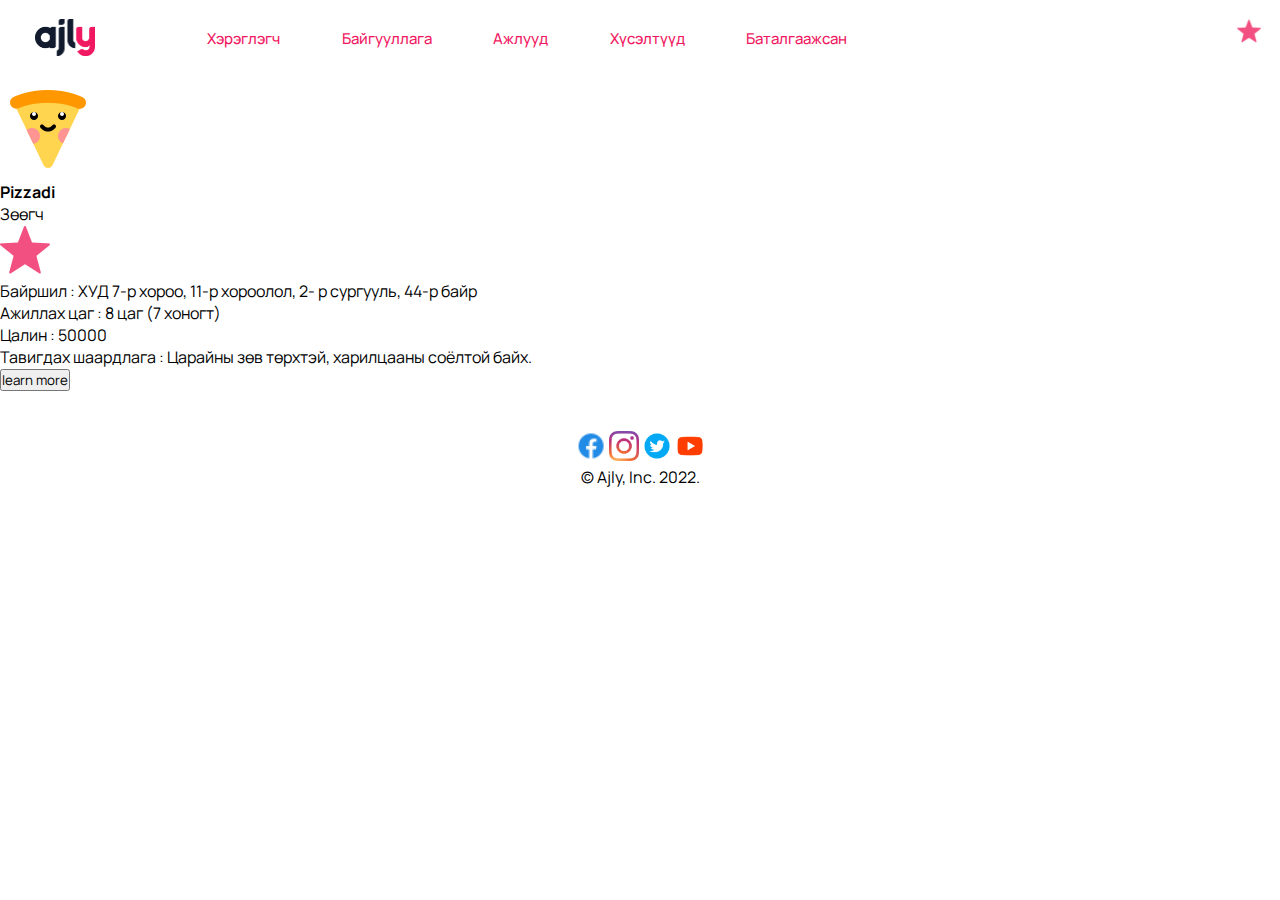
==== ajil.html @ 5e2243da "error" ====
<!DOCTYPE html>
<html lang="en">
<head>
    <meta charset="UTF-8">
    <meta http-equiv="X-UA-Compatible" content="IE=edge">
    <meta name="description" content="ajly, ajil, ajillah, ajliin zar">
    <title>Ajly Platform</title>
    <!-- mobile metas -->
    <meta name="viewport" content="width=device-width, initial-scale=1">
    <meta name="viewport" content="initial-scale=1, maximum-scale=1" user-scalable="no">
    <!-- site metas -->
        <meta name="keywords" content="">
        <meta name="description" content="Ajly">
        <meta name="author" content="">
    <!-- style css -->
        <link rel="stylesheet" type="text/css" href="css.css">
    <!-- Responsive-->
        <link rel="stylesheet" href="responsive.css">
    <!-- favicon -->
        <link rel="icon" href="photos/logo1.png" type="image/gif" />
        <script>
            function toggleMobileMenu(menu) {
                menu.classList.toggle('open');
            }
        </script>
        <link rel="preconnect" href="https://fonts.googleapis.com">
        <link rel="preconnect" href="https://fonts.gstatic.com" crossorigin>
        <link href="https://fonts.googleapis.com/css2?family=Manrope:wght@200&display=swap" rel="stylesheet">
        <link href="https://fonts.googleapis.com/css2?family=Manrope:wght@200&family=Rubik:wght@300&display=swap" rel="stylesheet">
</head>
<body>
    <div class="header">
        <header>
          <a href="index.html"
            ><img src="./photos/logo1.png" class="logo" alt="ajly logo"
          /></a>
          <nav>
            <div class="order">
              <ul>
                <li><a href="index.html">Хэрэглэгч</a></li>
                <li><a href="index.html">Байгууллага</a></li>
                <li><a href="ajil.html">Ажлууд</a></li>
                <li><a href="huselt.html">Хүсэлтүүд</a></li>
                <li><a href="batalgaajsan.html">Баталгаажсан</a></li>
              </ul>
            </div>
            <a href="hadgalsan.html"
              ><img src="./photos/star.png" class="save" alt="hadgalsan logo"
            /></a>
          </nav>
          <div id="hamburger" onclick="toggleMobileMenu(this)">
            <div class="bars">
                <div class="bar1"></div>
                <div class="bar2"></div>
                <div class="bar3"></div>
            </div>
            <ul id="mobile-menu">
                <li><a href="ajil.html">Ажлууд</a></li>
                <li><a href="huselt.html">Хүсэлтүүд</a></li>
                <li><a href="batalgaajsan.html">Баталгаажсан</a></li>
                <li><a href="hadgalsan.html">Хадгалсан</a>
            </ul>

        </div>
        </header>
    </div>
    <div>
        <div>
            <img src="./photos/pizza.png" alt="">
            <h4>Pizzadi</h4>
            <p>Зөөгч</p>
            <img src="./photos/star.png" alt="">
        </div>
        <p>Байршил : ХУД 7-р хороо, 11-р хороолол, 2-  р сургууль, 44-р байр</p>
        <p>Ажиллах цаг : 8 цаг (7 хоногт)</p>
        <p>Цалин : 50000</p>
        <p>Тавигдах шаардлага : Царайны зөв төрхтэй, харилцааны соёлтой байх.</p>
        <button>learn more</button>
    </div>
    <footer>
      <div>
          <img src="./photos/facebook.png"  style="width: 30px; height: auto;"  alt="a">
          <img src="./photos/instagram.png" style="width: 30px; height: auto;"   alt="s">
          <img src="./photos/twitter.png"  style="width: 30px; height: auto;"  alt="">
          <img src="./photos/youtube.png" style="width: 30px; height: auto;"   alt="">
      </div>
      <p>© Ajly, Inc. 2022.</p>
  </footer>
</body>
</html>
---- css.css ----
:root{
    --ygaan-color: #F01861;
    --har-color: #000000;
    --tsenher-color: #18A0FB;
    --radius: 30px;
    --font-family-sans-serif: -apple-system,BlinkMacSystemFont,"Segoe UI",Roboto,"Helvetica Neue",Arial,sans-serif,"Apple Color Emoji","Segoe UI Emoji","Segoe UI Symbol";
    --font-family-monospace: SFMono-Regular,Menlo,Monaco,Consolas,"Liberation Mono","Courier New",monospace;
}
*{
    font-family: 'Manrope', sans-serif;
    margin: 0;
    padding: 0;
    box-sizing: border-box;
    list-style: none;
    text-decoration: none;
    box-sizing: border-box;
}
/* header хэсэг */
.header {
  display: flex;
  align-items: center;
  width: 100%;
  height: 5rem;
  background: white;
  position: sticky;
  z-index: 99;
  top: 0;
  /* box-shadow: 0.2px 0.2px 5px rgba(1, 1, 1, 0.5); */
}
.header header {
  display: flex;
  flex-direction: row;
  width: 97%;
  margin: 0 auto;
}
.logo {
  margin-left: 1rem;
  height: 36.4px;
  width: 60px;
}
.header header nav {
  width: 100%; 
  display: flex;
  justify-content: space-between;
}
.header header nav .order {
  width: 100%;
}
.header header nav ul {
  width: 40rem;
  display: flex;
  margin-top: 0.5rem;
  margin-left: 5rem;
  flex-direction: row;
  justify-content: space-between;
}
.header header nav ul li a{
  font-family: 'Manrope';
  font-style: normal;
  font-weight: 500;
  font-size: 15px;
  color: var(--ygaan-color);
}
.header header .save {
  height: 1.5rem;
  width: 100%;
}
.header header nav {
  margin-left: 2rem;
}

.fst{
  height: auto;
  width: 100%;
  display: flex;
  flex-wrap: wrap;
}
.item{
  width: 100%;
  height: 200px;
  display: flex;
  flex-wrap: wrap;
  justify-content: center;
  flex-direction: row;
}
.fst .item .i_h1{
  padding-top: 8%;
  text-align: right;
  width: 50%;
  font-family: 'Rubik', sans-serif;
  /* height: 200px; */
}
.fst .item .i_h1 h1{
  font-family: 'Rubik', sans-serif;
  font-size: 3.7rem;
  /* height: 200px; */
}
.fst .item .i_h1 .osgo{
  font-family: 'Rubik', sans-serif;
  font-size: 4.2rem;
  color: var(--ygaan-color);
}
.i_img{
  margin-top: 7%;
  width: 50%;
}

.det{
  padding-top: 1%;
  display: flex;
  flex-direction: column;
  width: 30%;
  margin-left: 10%;
}
.det p{
  /* text-indent: 50px; */
  margin-top: 10%;
  font-size: 2rem;
}
.gadget{
  padding-top: 30%;
  display: flex;
  text-align: center;
  justify-content: center;
  flex-direction: row;
  gap: 1rem;
}
.det .gadget a img{
  width: 12rem;
}
.det a img{
  width: 40%;
  margin: 2%;
}
/* test end */
.secondsec{
  width: 100%;
  /* height: auto; */
  margin-top: 10%;

  background: white;
  z-index: 999;
}

.secondsec h2{
  margin-top: 5%;
  width: 100%;
  text-align: center;
}
.secondsec>div{
  display: flex;
  width: 100%;
  margin-top: 5%;
  display: flex;
  flex-direction: row;
  justify-content: center;
}
.secondsec>div article{
  /* margin: 0 3rem; */
}
.secondsec>div article h3{
  text-align: center;
  height: 4rem;

}
.secondsec>div article p{
  text-align: left;
}

#background{
  width: 100%;
  height: auto;
  margin-right: 0;
}

.secondsec .grid1{
  width: 95%;
  margin: 3rem auto;
  display: grid;
  grid-template-columns: auto auto auto auto;
  grid-gap: 2.5rem;
}

.secondsec .grid1 article h3 {
  text-align: center;
}
.secondsec .grid1 article {
  /* margin: 0 3rem; */
}

.thirdsec{
  display: flex;
  width: 95%;
  margin: auto;
  background: white;
  z-index: 999;
  flex-direction: column;
}

.thirdsec h2{
  margin-top: 5%;
  width: 100%;
  text-align: center;
}
.thirdsec>div{
  width: 100%;
  margin-top: 5%;
  display: flex;
}

.thirdsec>div div h3{
  text-align: center;
  height: 4rem;
  margin: auto;
}
.thirdsec div div img{
  margin-bottom: 1rem;
}

.thirdsec .grid2{
  display: grid;
  grid-template-columns: auto auto auto auto auto auto;
  grid-gap: 2.5rem;
  margin: 3rem auto;
}
.thirdsec .grid2>div{
  text-align: center;
}
.thirdsec .grid2>div img{
  width: 50px;
}
.thirdsec .grid2>div>div h3{
  text-align: center;
}

.thirdsec .grid2 div div p{
  text-align: left;
}
.thirdsec .grid2 article{
  margin: 0 3rem;
}
#hamburger{
  display: none;
}
#mobile-menu{
  display: none;
}
.open #mobile-menu{
  display: block;
  position: absolute;
  background: white;
  border-bottom: var(--ygaan-color) 1px solid;
  border-left: var(--ygaan-color) 1px solid;
  border-right: var(--ygaan-color) 1px solid;
  border-radius: var(--radius);
  top: 4rem;
  right: 0;
  width: 11rem;
  height: auto;
  box-shadow: 0.2px 0.2px 0.2px rgba(0, 0, 0, 0.5);
}
.open #mobile-menu>li a{
  color: var(--ygaan-color);
  margin: 2rem 0;
}
.open #mobile-menu>li{
  margin: 1rem 0.5rem;
}
/* hamburger 3 зураас */
#hamburger .bars div{
  width: 2rem;
  background: var(--ygaan-color);
  height: 0.1rem;
  margin: 0.5rem;
  position: relative;
  right: 0;
  transition: 0.4s;
}
/* hamburger 3 зураас дээр дарахад x тэмдэг болно */
.open .bar1 {
  transform: rotate(-45deg) translate(-6px, 6px);
}

.open .bar2 {
opacity: 0;
}

.open .bar3 {
transform: rotate(45deg) translate(-6px, -8px);
}

footer{
  margin-top: 0.5rem;
  text-align: center;
  background-color: white;
  padding: 2rem;
}
---- responsive.css ----
@media (max-width: 1000px) {
    .item{
      height: auto;
      width: 100%;
      flex: 100%;
    }
    .fst{
      height: auto;
      width: 100%;
      flex: 100%;
    }
    .det p{
      flex: 100%;
      width: 100%;
    }
    .i_h1{
      margin-bottom: 10%;
      width: 100%;
  
    }
    .i_img{
      text-align: center;
      margin-top: 0;
      width: 100%;
  
    }
    .i_h1 h1{
      text-align: center;
      width: 100%;
      flex: 100%;
    }
    .fst .det{
      width: 100%;
      margin-left: 0;
      margin: 0%;
      padding: 0%;
      }
    .fst .det p{
      text-align: center;
      padding: 10%;
    }
    .det .gadget{
      width: 100%;
      text-align: center;
      padding-top: 5%;
    }
    .det .gadget a img{
      flex: 50%;
      margin: 2%;
      flex-direction: row;
    }
  }

  @media (max-width: 1000px) {
    .thirdsec .grid2{
      grid-template-columns: auto auto auto;
    }
    .header header nav{
      display: none;
    }
    #hamburger{
      display: inline-block;
    } 
    .header header {
      justify-content: space-between;
    }
    /* .item1{grid-area: 1 / span 2 / 3 / 3;}
    .item2{grid-area: 1 / span 2 / 3 / 5;} */
    /* .item3{grid-area: 1 / span 2 / 2 / 4;}
    .item4{grid-area: 1 / span 2 / 2 / 4;} */
  }
  @media (max-width: 700px) {
    .secondsec .grid1{
      grid-template-columns: auto auto;
    }
    .thirdsec .grid2{
      grid-template-columns: auto auto;
    }
  }
  @media (max-width: 570px) {
    .det p{
      font-size: 1rem;
    }
    .fst .item .i_h1 h1{
      font-size: 2.7rem;
      /* height: 200px; */
    }
    .fst .item .i_h1 .osgo{
      font-size: 3.2rem;
    }
  }
  @media (max-width: 450px) {
    .fst .item .i_h1 h1{
      font-size: 1.7rem;
      /* height: 200px; */
    }
    .fst .item .i_h1 .osgo{
      font-size: 2.2rem;
    }
    .secondsec .grid1{
      grid-template-columns: auto;
    }
    .thirdsec .grid2{
      grid-template-columns: auto;
    }
    .det .gadget a img{
      width: 8rem;
    }
  }
  @media (max-width: 450px) {
    .det .gadget a img{
      width: 6rem;
    }
  }
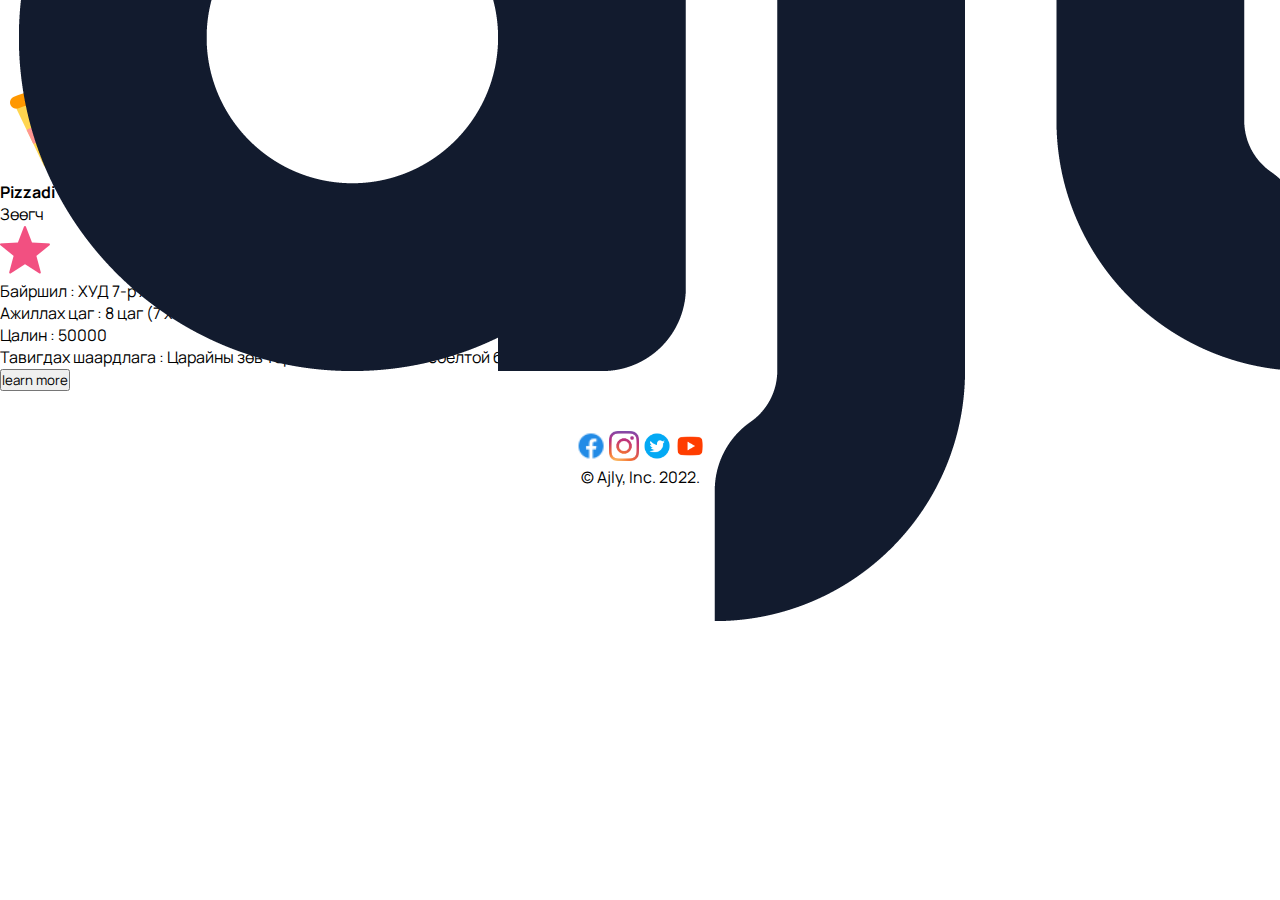
==== commit 51887bbd: "errorr" ====
--- a/ajil.html
+++ b/ajil.html
@@ -6,18 +6,17 @@
     <meta name="description" content="ajly, ajil, ajillah, ajliin zar">
     <title>Ajly Platform</title>
     <!-- mobile metas -->
-    <meta name="viewport" content="width=device-width, initial-scale=1">
-    <meta name="viewport" content="initial-scale=1, maximum-scale=1" user-scalable="no">
+        <meta name="viewport" content="width=device-width, initial-scale=1">
+        <meta name="viewport" content="maximum-scale=2">
     <!-- site metas -->
         <meta name="keywords" content="">
-        <meta name="description" content="Ajly">
         <meta name="author" content="">
     <!-- style css -->
         <link rel="stylesheet" type="text/css" href="css.css">
     <!-- Responsive-->
         <link rel="stylesheet" href="responsive.css">
     <!-- favicon -->
-        <link rel="icon" href="photos/logo1.png" type="image/gif" />
+        <link rel="icon" href="photos/logo1.png" type="image/gif">
         <script>
             function toggleMobileMenu(menu) {
                 menu.classList.toggle('open');
@@ -32,21 +31,19 @@
     <div class="header">
         <header>
           <a href="index.html"
-            ><img src="./photos/logo1.png" class="logo" alt="ajly logo"
-          /></a>
+            ><img src="./photos/logo1.png"/></a>
           <nav>
             <div class="order">
               <ul>
-                <li><a href="index.html">Хэрэглэгч</a></li>
-                <li><a href="index.html">Байгууллага</a></li>
+                <li><a href="#1">Хэрэглэгч</a></li>
+                <li><a href="#2">Байгууллага</a></li>
                 <li><a href="ajil.html">Ажлууд</a></li>
                 <li><a href="huselt.html">Хүсэлтүүд</a></li>
                 <li><a href="batalgaajsan.html">Баталгаажсан</a></li>
               </ul>
             </div>
             <a href="hadgalsan.html"
-              ><img src="./photos/star.png" class="save" alt="hadgalsan logo"
-            /></a>
+              ><img src="./photos/star.png"/></a>
           </nav>
           <div id="hamburger" onclick="toggleMobileMenu(this)">
             <div class="bars">
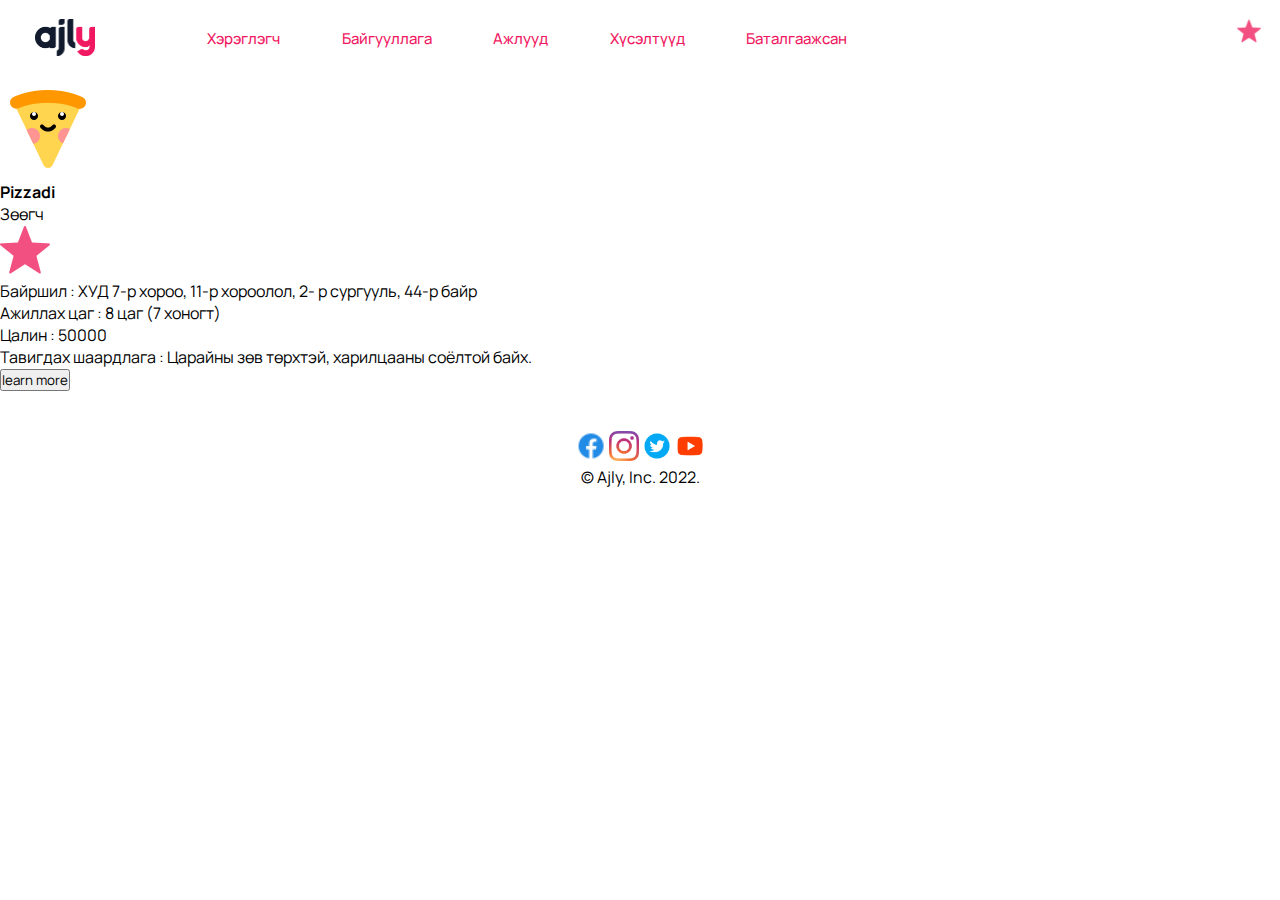
==== commit d2e4e445: "no error" ====
--- a/ajil.html
+++ b/ajil.html
@@ -30,20 +30,19 @@
 <body>
     <div class="header">
         <header>
-          <a href="index.html"
-            ><img src="./photos/logo1.png"/></a>
+          <a href="index.html"><img src="./photos/logo1.png" alt="logo zurag" class="logo"></a>
           <nav>
             <div class="order">
               <ul>
-                <li><a href="#1">Хэрэглэгч</a></li>
-                <li><a href="#2">Байгууллага</a></li>
+                <li><a href="index.html">Хэрэглэгч</a></li>
+                <li><a href="index.html">Байгууллага</a></li>
                 <li><a href="ajil.html">Ажлууд</a></li>
                 <li><a href="huselt.html">Хүсэлтүүд</a></li>
                 <li><a href="batalgaajsan.html">Баталгаажсан</a></li>
               </ul>
             </div>
             <a href="hadgalsan.html"
-              ><img src="./photos/star.png"/></a>
+              ><img src="./photos/star.png" alt="star zurag" class="save"></a>
           </nav>
           <div id="hamburger" onclick="toggleMobileMenu(this)">
             <div class="bars">
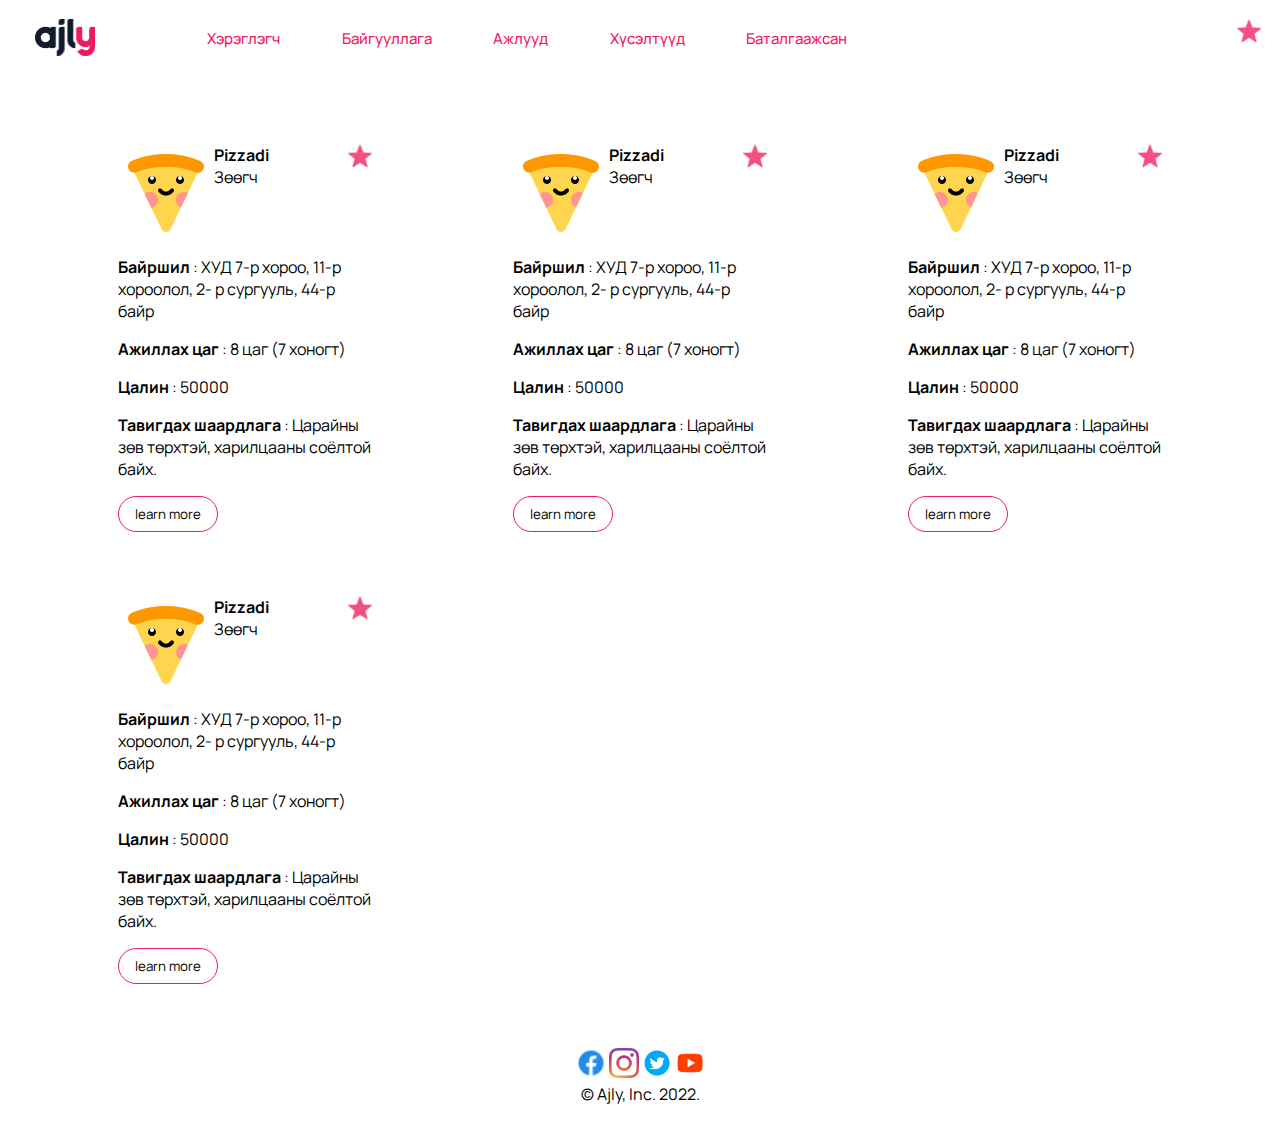
==== commit f140a5ff: "ajil style" ====
--- a/ajil.html
+++ b/ajil.html
@@ -60,18 +60,77 @@
         </div>
         </header>
     </div>
-    <div>
-        <div>
+    <div class="works">
+      <div>
+        <div class="work-head">
+          <div class="company">
             <img src="./photos/pizza.png" alt="">
-            <h4>Pizzadi</h4>
-            <p>Зөөгч</p>
-            <img src="./photos/star.png" alt="">
+            <div>
+              <h4>Pizzadi</h4>
+              <p>Зөөгч</p>
+            </div>
+          </div>
+          <img src="./photos/star.png" class="star-save" alt="">
         </div>
-        <p>Байршил : ХУД 7-р хороо, 11-р хороолол, 2-  р сургууль, 44-р байр</p>
-        <p>Ажиллах цаг : 8 цаг (7 хоногт)</p>
-        <p>Цалин : 50000</p>
-        <p>Тавигдах шаардлага : Царайны зөв төрхтэй, харилцааны соёлтой байх.</p>
-        <button>learn more</button>
+        <p><span class="text-bold">Байршил</span> : ХУД 7-р хороо, 11-р хороолол, 2-  р сургууль, 44-р байр</p>
+        <p><span class="text-bold">Ажиллах цаг</span> : 8 цаг (7 хоногт)</p>
+        <p><span class="text-bold">Цалин</span> : 50000</p>
+        <p><span class="text-bold">Тавигдах шаардлага</span> : Царайны зөв төрхтэй, харилцааны соёлтой байх.</p>
+        <button class="btn">learn more</button>
+      </div>
+      <div>
+        <div class="work-head">
+          <div class="company">
+            <img src="./photos/pizza.png" alt="">
+            <div>
+              <h4>Pizzadi</h4>
+              <p>Зөөгч</p>
+            </div>
+          </div>
+          <img src="./photos/star.png" class="star-save" alt="">
+        </div>
+        <p><span class="text-bold">Байршил</span> : ХУД 7-р хороо, 11-р хороолол, 2-  р сургууль, 44-р байр</p>
+        <p><span class="text-bold">Ажиллах цаг</span> : 8 цаг (7 хоногт)</p>
+        <p><span class="text-bold">Цалин</span> : 50000</p>
+        <p><span class="text-bold">Тавигдах шаардлага</span> : Царайны зөв төрхтэй, харилцааны соёлтой байх.</p>
+        <button class="btn">learn more</button>
+      </div>
+      <div>
+        <div class="work-head">
+          <div class="company">
+            <img src="./photos/pizza.png" alt="">
+            <div>
+              <h4>Pizzadi</h4>
+              <p>Зөөгч</p>
+            </div>
+          </div>
+          <img src="./photos/star.png" class="star-save" alt="">
+        </div>
+        <p><span class="text-bold">Байршил</span> : ХУД 7-р хороо, 11-р хороолол, 2-  р сургууль, 44-р байр</p>
+        <p><span class="text-bold">Ажиллах цаг</span> : 8 цаг (7 хоногт)</p>
+        <p><span class="text-bold">Цалин</span> : 50000</p>
+        <p><span class="text-bold">Тавигдах шаардлага</span> : Царайны зөв төрхтэй, харилцааны соёлтой байх.</p>
+        <button class="btn">learn more</button>
+      </div>
+      <div>
+        <div class="work-head">
+          <div class="company">
+            <img src="./photos/pizza.png" alt="">
+            <div>
+              <h4>Pizzadi</h4>
+              <p>Зөөгч</p>
+            </div>
+          </div>
+          <img src="./photos/star.png" class="star-save" alt="">
+        </div>
+        <p><span class="text-bold">Байршил</span> : ХУД 7-р хороо, 11-р хороолол, 2-  р сургууль, 44-р байр</p>
+        <p><span class="text-bold">Ажиллах цаг</span> : 8 цаг (7 хоногт)</p>
+        <p><span class="text-bold">Цалин</span> : 50000</p>
+        <p><span class="text-bold">Тавигдах шаардлага</span> : Царайны зөв төрхтэй, харилцааны соёлтой байх.</p>
+        <button class="btn">learn more</button>
+      </div>
+
+
     </div>
     <footer>
       <div>
--- a/css.css
+++ b/css.css
@@ -1,3 +1,4 @@
+/*todorhoilj ogsn*/
 :root{
     --ygaan-color: #F01861;
     --har-color: #000000;
@@ -6,6 +7,7 @@
     --font-family-sans-serif: -apple-system,BlinkMacSystemFont,"Segoe UI",Roboto,"Helvetica Neue",Arial,sans-serif,"Apple Color Emoji","Segoe UI Emoji","Segoe UI Symbol";
     --font-family-monospace: SFMono-Regular,Menlo,Monaco,Consolas,"Liberation Mono","Courier New",monospace;
 }
+/*undsen heseg*/
 *{
     font-family: 'Manrope', sans-serif;
     margin: 0;
@@ -27,25 +29,30 @@
   top: 0;
   /* box-shadow: 0.2px 0.2px 5px rgba(1, 1, 1, 0.5); */
 }
+/*nav bar*/
 .header header {
   display: flex;
   flex-direction: row;
   width: 97%;
   margin: 0 auto;
 }
+/*nuur logo*/
 .logo {
   margin-left: 1rem;
   height: 36.4px;
   width: 60px;
 }
+/*nav bar*/
 .header header nav {
   width: 100%; 
   display: flex;
   justify-content: space-between;
 }
+/*tses*/
 .header header nav .order {
   width: 100%;
 }
+
 .header header nav ul {
   width: 40rem;
   display: flex;
@@ -54,6 +61,7 @@
   flex-direction: row;
   justify-content: space-between;
 }
+/*tsesnii ug design*/
 .header header nav ul li a{
   font-family: 'Manrope';
   font-style: normal;
@@ -61,6 +69,7 @@
   font-size: 15px;
   color: var(--ygaan-color);
 }
+/*hadgalsan darah odnii heseg*/
 .header header .save {
   height: 1.5rem;
   width: 100%;
@@ -68,7 +77,7 @@
 .header header nav {
   margin-left: 2rem;
 }
-
+/*ehnii heseg*/
 .fst{
   height: auto;
   width: 100%;
@@ -83,6 +92,7 @@
   justify-content: center;
   flex-direction: row;
 }
+/*unelemjee osgo design*/
 .fst .item .i_h1{
   padding-top: 8%;
   text-align: right;
@@ -99,12 +109,21 @@
   font-family: 'Rubik', sans-serif;
   font-size: 4.2rem;
   color: var(--ygaan-color);
-}
+  animation-name: osgo;
+  animation-duration: 2s;
+}
+/*unelemjee osgo animation*/
+@keyframes osgo{
+  0%   {font-size: 4.2rem;}
+  50%  {font-size: 5rem;}
+  100% {font-size: 4.2rem;}
+}
+/*background zurag*/
 .i_img{
   margin-top: 7%;
   width: 50%;
 }
-
+/*def ug 2 button*/
 .det{
   padding-top: 1%;
   display: flex;
@@ -132,21 +151,20 @@
   width: 40%;
   margin: 2%;
 }
-/* test end */
+/* hereglegch section*/
 .secondsec{
   width: 100%;
-  /* height: auto; */
   margin-top: 10%;
-
   background: white;
   z-index: 999;
 }
-
+/*hereglegch garchig*/
 .secondsec h2{
   margin-top: 5%;
   width: 100%;
   text-align: center;
 }
+/*yronhiii garcig p style*/
 .secondsec>div{
   display: flex;
   width: 100%;
@@ -155,9 +173,7 @@
   flex-direction: row;
   justify-content: center;
 }
-.secondsec>div article{
-  /* margin: 0 3rem; */
-}
+
 .secondsec>div article h3{
   text-align: center;
   height: 4rem;
@@ -166,13 +182,13 @@
 .secondsec>div article p{
   text-align: left;
 }
-
+/*background zurgin design id*/
 #background{
   width: 100%;
   height: auto;
   margin-right: 0;
 }
-
+/*hereglegch grid hiisn heseg*/
 .secondsec .grid1{
   width: 95%;
   margin: 3rem auto;
@@ -180,14 +196,12 @@
   grid-template-columns: auto auto auto auto;
   grid-gap: 2.5rem;
 }
-
+/**/
 .secondsec .grid1 article h3 {
   text-align: center;
 }
-.secondsec .grid1 article {
-  /* margin: 0 3rem; */
-}
-
+
+/*baiguullaga section*/
 .thirdsec{
   display: flex;
   width: 95%;
@@ -196,12 +210,13 @@
   z-index: 999;
   flex-direction: column;
 }
-
+/*gol garcig*/
 .thirdsec h2{
   margin-top: 5%;
   width: 100%;
   text-align: center;
 }
+/*div design*/
 .thirdsec>div{
   width: 100%;
   margin-top: 5%;
@@ -213,16 +228,18 @@
   height: 4rem;
   margin: auto;
 }
+
 .thirdsec div div img{
   margin-bottom: 1rem;
 }
-
+/*baiguullaga gridee hiisn hedeg*/
 .thirdsec .grid2{
   display: grid;
   grid-template-columns: auto auto auto auto auto auto;
   grid-gap: 2.5rem;
   margin: 3rem auto;
 }
+/*lolgo garcig design*/
 .thirdsec .grid2>div{
   text-align: center;
 }
@@ -239,6 +256,7 @@
 .thirdsec .grid2 article{
   margin: 0 3rem;
 }
+/*menu shiljit heseg*/
 #hamburger{
   display: none;
 }
@@ -266,7 +284,7 @@
 .open #mobile-menu>li{
   margin: 1rem 0.5rem;
 }
-/* hamburger 3 зураас */
+/*meun 3 zuraas*/
 #hamburger .bars div{
   width: 2rem;
   background: var(--ygaan-color);
@@ -274,24 +292,66 @@
   margin: 0.5rem;
   position: relative;
   right: 0;
-  transition: 0.4s;
-}
-/* hamburger 3 зураас дээр дарахад x тэмдэг болно */
+  transition: 1s;
+}
+/*menu x boloh heseg*/
 .open .bar1 {
   transform: rotate(-45deg) translate(-6px, 6px);
 }
-
 .open .bar2 {
 opacity: 0;
 }
-
 .open .bar3 {
 transform: rotate(45deg) translate(-6px, -8px);
 }
 
+/* footer */
 footer{
   margin-top: 0.5rem;
   text-align: center;
   background-color: white;
   padding: 2rem;
-}+}
+.works {
+  display: grid;
+  width: 90%;
+  margin: 2rem auto;
+  grid-template-columns: auto auto auto;
+  grid-gap: 2rem;
+}
+.works>div{
+  width: 70%;
+  margin: 2rem auto 0 auto;
+}
+.works>div>div{
+  display: flex;
+  justify-content: space-between;
+}
+.work-head .company{
+  display: flex;
+
+}
+.work-head .star-save{
+  width: 1.5rem;
+  height: 1.5rem;
+}
+.works>div .text-bold{
+  font-weight: bold;
+}
+.btn{
+  background: white;
+  border: 1px var(--ygaan-color) solid;
+  border-radius: var(--radius);
+  padding: 0.5rem 1rem;
+
+}
+.btn:hover{
+  background: var(--ygaan-color);
+  color: white;
+}
+.works>div>p{
+  margin: 1rem 0;
+}
+
+
+
--- a/responsive.css
+++ b/responsive.css
@@ -1,3 +1,4 @@
+/*ehnii hesgiin zurag garchig ug unalt*/
 @media (max-width: 1000px) {
     .item{
       height: auto;
@@ -49,8 +50,13 @@
       margin: 2%;
       flex-direction: row;
     }
+    .works {
+
+      grid-template-columns: auto auto ;
+
+    }
   }
-
+/*menu shiljiltin heseg*/
   @media (max-width: 1000px) {
     .thirdsec .grid2{
       grid-template-columns: auto auto auto;
@@ -69,6 +75,7 @@
     /* .item3{grid-area: 1 / span 2 / 2 / 4;}
     .item4{grid-area: 1 / span 2 / 2 / 4;} */
   }
+/*hereglegc baiguullaga iin 2bagana shiljilt*/  
   @media (max-width: 700px) {
     .secondsec .grid1{
       grid-template-columns: auto auto;
@@ -76,7 +83,12 @@
     .thirdsec .grid2{
       grid-template-columns: auto auto;
     }
+    .works {
+      grid-template-columns: auto  ;
+
+    }
   }
+/*unelemje osgo def 2 iin jijigrelt*/
   @media (max-width: 570px) {
     .det p{
       font-size: 1rem;
@@ -89,6 +101,9 @@
       font-size: 3.2rem;
     }
   }
+/*hereglegc baiguullaga iin 1bagana shiljilt
+  unelemje osgo def 2 iin jijigrelt
+*/
   @media (max-width: 450px) {
     .fst .item .i_h1 h1{
       font-size: 1.7rem;
@@ -107,6 +122,7 @@
       width: 8rem;
     }
   }
+/*unelemje osgo def 2 iin jijigrelt*/
   @media (max-width: 450px) {
     .det .gadget a img{
       width: 6rem;
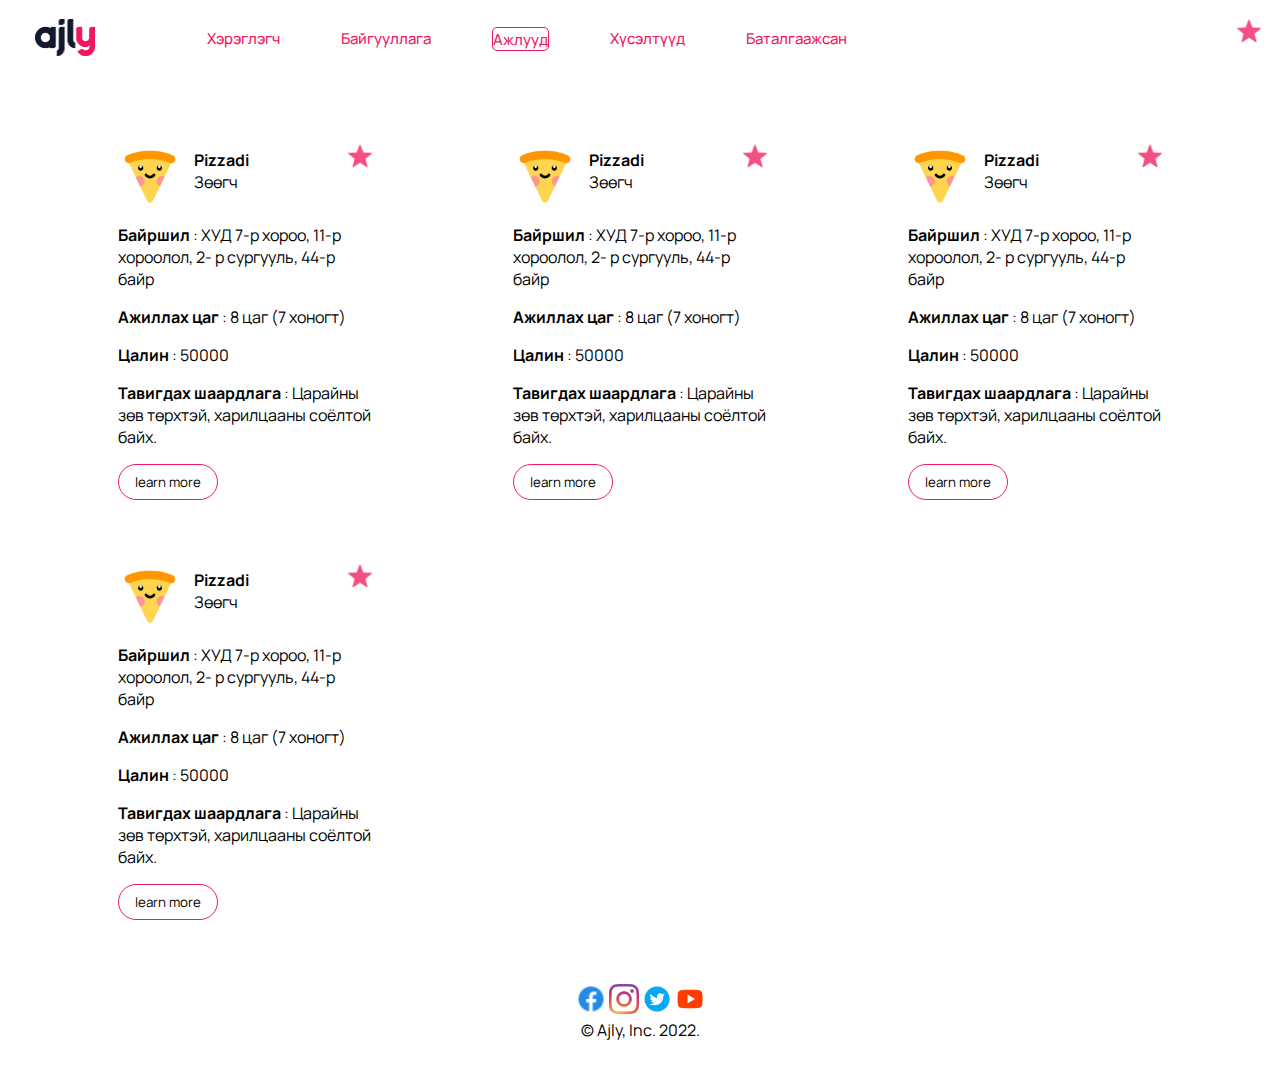
==== commit 380ded17: "menu huree" ====
--- a/ajil.html
+++ b/ajil.html
@@ -36,7 +36,7 @@
               <ul>
                 <li><a href="index.html">Хэрэглэгч</a></li>
                 <li><a href="index.html">Байгууллага</a></li>
-                <li><a href="ajil.html">Ажлууд</a></li>
+                <li class="huree"><a href="ajil.html">Ажлууд</a></li>
                 <li><a href="huselt.html">Хүсэлтүүд</a></li>
                 <li><a href="batalgaajsan.html">Баталгаажсан</a></li>
               </ul>
--- a/css.css
+++ b/css.css
@@ -4,6 +4,7 @@
     --har-color: #000000;
     --tsenher-color: #18A0FB;
     --radius: 30px;
+    --minradius: 5px;
     --font-family-sans-serif: -apple-system,BlinkMacSystemFont,"Segoe UI",Roboto,"Helvetica Neue",Arial,sans-serif,"Apple Color Emoji","Segoe UI Emoji","Segoe UI Symbol";
     --font-family-monospace: SFMono-Regular,Menlo,Monaco,Consolas,"Liberation Mono","Courier New",monospace;
 }
@@ -312,6 +313,7 @@
   background-color: white;
   padding: 2rem;
 }
+/*jishee ajliin zar uuseh css*/
 .works {
   display: grid;
   width: 90%;
@@ -335,6 +337,13 @@
   width: 1.5rem;
   height: 1.5rem;
 }
+.work-head .company img{
+  width: 4rem;
+  height: 4rem;
+}
+.work-head .company div{
+  padding: 4% 10%;
+}
 .works>div .text-bold{
   font-weight: bold;
 }
@@ -343,7 +352,6 @@
   border: 1px var(--ygaan-color) solid;
   border-radius: var(--radius);
   padding: 0.5rem 1rem;
-
 }
 .btn:hover{
   background: var(--ygaan-color);
@@ -352,6 +360,13 @@
 .works>div>p{
   margin: 1rem 0;
 }
-
-
-
+/*tsesnii hover*/
+
+.huree{
+  border: 1px var(--ygaan-color) solid;
+  border-radius: var(--minradius);
+}
+.savehuree{
+  height: 2rem;
+  width: 100%;
+}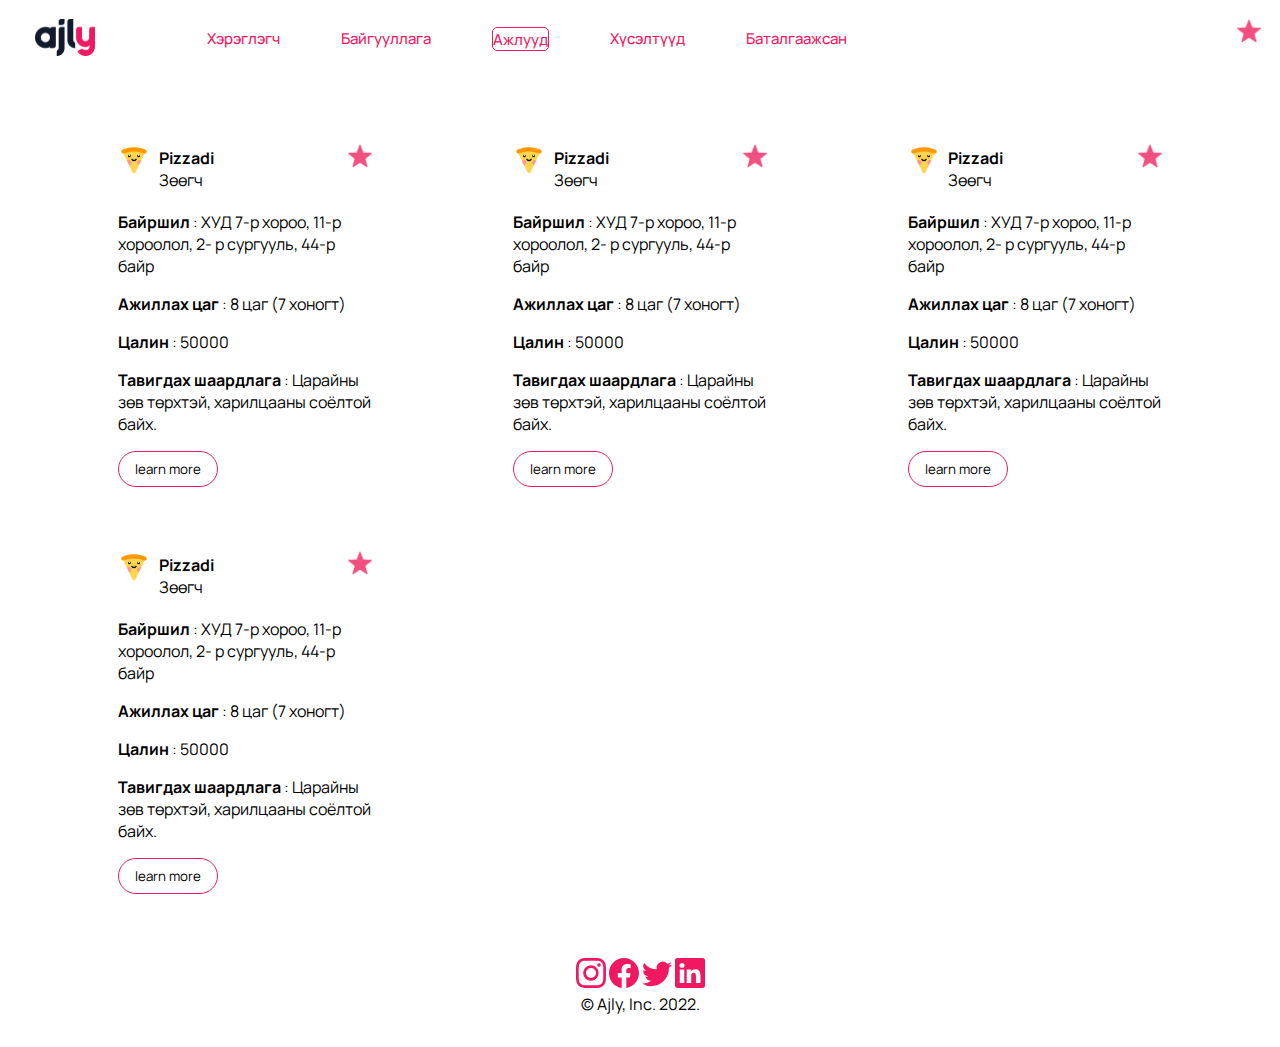
==== commit 15a3b266: "js2" ====
--- a/ajil.html
+++ b/ajil.html
@@ -36,7 +36,7 @@
               <ul>
                 <li><a href="index.html">Хэрэглэгч</a></li>
                 <li><a href="index.html">Байгууллага</a></li>
-                <li class="huree"><a href="ajil.html">Ажлууд</a></li>
+                <li class="huree"><a href="ajil.html"> Ажлууд </a></li>
                 <li><a href="huselt.html">Хүсэлтүүд</a></li>
                 <li><a href="batalgaajsan.html">Баталгаажсан</a></li>
               </ul>
@@ -132,12 +132,56 @@
 
 
     </div>
-    <footer>
+    <footer class="footer">
       <div>
-          <img src="./photos/facebook.png"  style="width: 30px; height: auto;"  alt="a">
-          <img src="./photos/instagram.png" style="width: 30px; height: auto;"   alt="s">
-          <img src="./photos/twitter.png"  style="width: 30px; height: auto;"  alt="">
-          <img src="./photos/youtube.png" style="width: 30px; height: auto;"   alt="">
+          <svg
+          xmlns="http://www.w3.org/2000/svg"
+          width="30"
+          height="30"
+          fill="currentColor"
+          class="svgitem"
+          viewBox="0 0 16 16"
+        >
+          <path
+            d="M8 0C5.829 0 5.556.01 4.703.048 3.85.088 3.269.222 2.76.42a3.917 3.917 0 0 0-1.417.923A3.927 3.927 0 0 0 .42 2.76C.222 3.268.087 3.85.048 4.7.01 5.555 0 5.827 0 8.001c0 2.172.01 2.444.048 3.297.04.852.174 1.433.372 1.942.205.526.478.972.923 1.417.444.445.89.719 1.416.923.51.198 1.09.333 1.942.372C5.555 15.99 5.827 16 8 16s2.444-.01 3.298-.048c.851-.04 1.434-.174 1.943-.372a3.916 3.916 0 0 0 1.416-.923c.445-.445.718-.891.923-1.417.197-.509.332-1.09.372-1.942C15.99 10.445 16 10.173 16 8s-.01-2.445-.048-3.299c-.04-.851-.175-1.433-.372-1.941a3.926 3.926 0 0 0-.923-1.417A3.911 3.911 0 0 0 13.24.42c-.51-.198-1.092-.333-1.943-.372C10.443.01 10.172 0 7.998 0h.003zm-.717 1.442h.718c2.136 0 2.389.007 3.232.046.78.035 1.204.166 1.486.275.373.145.64.319.92.599.28.28.453.546.598.92.11.281.24.705.275 1.485.039.843.047 1.096.047 3.231s-.008 2.389-.047 3.232c-.035.78-.166 1.203-.275 1.485a2.47 2.47 0 0 1-.599.919c-.28.28-.546.453-.92.598-.28.11-.704.24-1.485.276-.843.038-1.096.047-3.232.047s-2.39-.009-3.233-.047c-.78-.036-1.203-.166-1.485-.276a2.478 2.478 0 0 1-.92-.598 2.48 2.48 0 0 1-.6-.92c-.109-.281-.24-.705-.275-1.485-.038-.843-.046-1.096-.046-3.233 0-2.136.008-2.388.046-3.231.036-.78.166-1.204.276-1.486.145-.373.319-.64.599-.92.28-.28.546-.453.92-.598.282-.11.705-.24 1.485-.276.738-.034 1.024-.044 2.515-.045v.002zm4.988 1.328a.96.96 0 1 0 0 1.92.96.96 0 0 0 0-1.92zm-4.27 1.122a4.109 4.109 0 1 0 0 8.217 4.109 4.109 0 0 0 0-8.217zm0 1.441a2.667 2.667 0 1 1 0 5.334 2.667 2.667 0 0 1 0-5.334z"
+          />
+        </svg>
+        <svg
+          xmlns="http://www.w3.org/2000/svg"
+          width="30"
+          height="30"
+          fill="currentColor"
+          class="svgitem"
+          viewBox="0 0 16 16"
+        >
+          <path
+            d="M16 8.049c0-4.446-3.582-8.05-8-8.05C3.58 0-.002 3.603-.002 8.05c0 4.017 2.926 7.347 6.75 7.951v-5.625h-2.03V8.05H6.75V6.275c0-2.017 1.195-3.131 3.022-3.131.876 0 1.791.157 1.791.157v1.98h-1.009c-.993 0-1.303.621-1.303 1.258v1.51h2.218l-.354 2.326H9.25V16c3.824-.604 6.75-3.934 6.75-7.951z"
+          />
+        </svg>
+        <svg
+        xmlns="http://www.w3.org/2000/svg"
+        width="30"
+        height="30"
+        fill="currentColor"
+        class="svgitem"
+        viewBox="0 0 16 16"
+      >
+        <path
+          d="M5.026 15c6.038 0 9.341-5.003 9.341-9.334 0-.14 0-.282-.006-.422A6.685 6.685 0 0 0 16 3.542a6.658 6.658 0 0 1-1.889.518 3.301 3.301 0 0 0 1.447-1.817 6.533 6.533 0 0 1-2.087.793A3.286 3.286 0 0 0 7.875 6.03a9.325 9.325 0 0 1-6.767-3.429 3.289 3.289 0 0 0 1.018 4.382A3.323 3.323 0 0 1 .64 6.575v.045a3.288 3.288 0 0 0 2.632 3.218 3.203 3.203 0 0 1-.865.115 3.23 3.23 0 0 1-.614-.057 3.283 3.283 0 0 0 3.067 2.277A6.588 6.588 0 0 1 .78 13.58a6.32 6.32 0 0 1-.78-.045A9.344 9.344 0 0 0 5.026 15z"
+        />
+      </svg>
+      <svg
+        xmlns="http://www.w3.org/2000/svg"
+        width="30"
+        height="30"
+        fill="currentColor"
+        class="svgitem"
+        viewBox="0 0 16 16"
+      >
+        <path
+          d="M0 1.146C0 .513.526 0 1.175 0h13.65C15.474 0 16 .513 16 1.146v13.708c0 .633-.526 1.146-1.175 1.146H1.175C.526 16 0 15.487 0 14.854V1.146zm4.943 12.248V6.169H2.542v7.225h2.401zm-1.2-8.212c.837 0 1.358-.554 1.358-1.248-.015-.709-.52-1.248-1.342-1.248-.822 0-1.359.54-1.359 1.248 0 .694.521 1.248 1.327 1.248h.016zm4.908 8.212V9.359c0-.216.016-.432.08-.586.173-.431.568-.878 1.232-.878.869 0 1.216.662 1.216 1.634v3.865h2.401V9.25c0-2.22-1.184-3.252-2.764-3.252-1.274 0-1.845.7-2.165 1.193v.025h-.016a5.54 5.54 0 0 1 .016-.025V6.169h-2.4c.03.678 0 7.225 0 7.225h2.4z"
+        />
+      </svg>
       </div>
       <p>© Ajly, Inc. 2022.</p>
   </footer>
--- a/css.css
+++ b/css.css
@@ -43,6 +43,7 @@
   height: 36.4px;
   width: 60px;
 }
+
 /*nav bar*/
 .header header nav {
   width: 100%; 
@@ -307,12 +308,18 @@
 }
 
 /* footer */
-footer{
+.footer{
   margin-top: 0.5rem;
   text-align: center;
   background-color: white;
   padding: 2rem;
 }
+.footer div .svgitem{
+  width: 30px;
+  height: 30px;
+  color: var(--ygaan-color);
+}
+
 /*jishee ajliin zar uuseh css*/
 .works {
   display: grid;
@@ -343,6 +350,9 @@
 }
 .work-head .company div{
   padding: 4% 10%;
+}.work-head .company img{
+  height: 2rem;
+  width: 2rem;
 }
 .works>div .text-bold{
   font-weight: bold;
